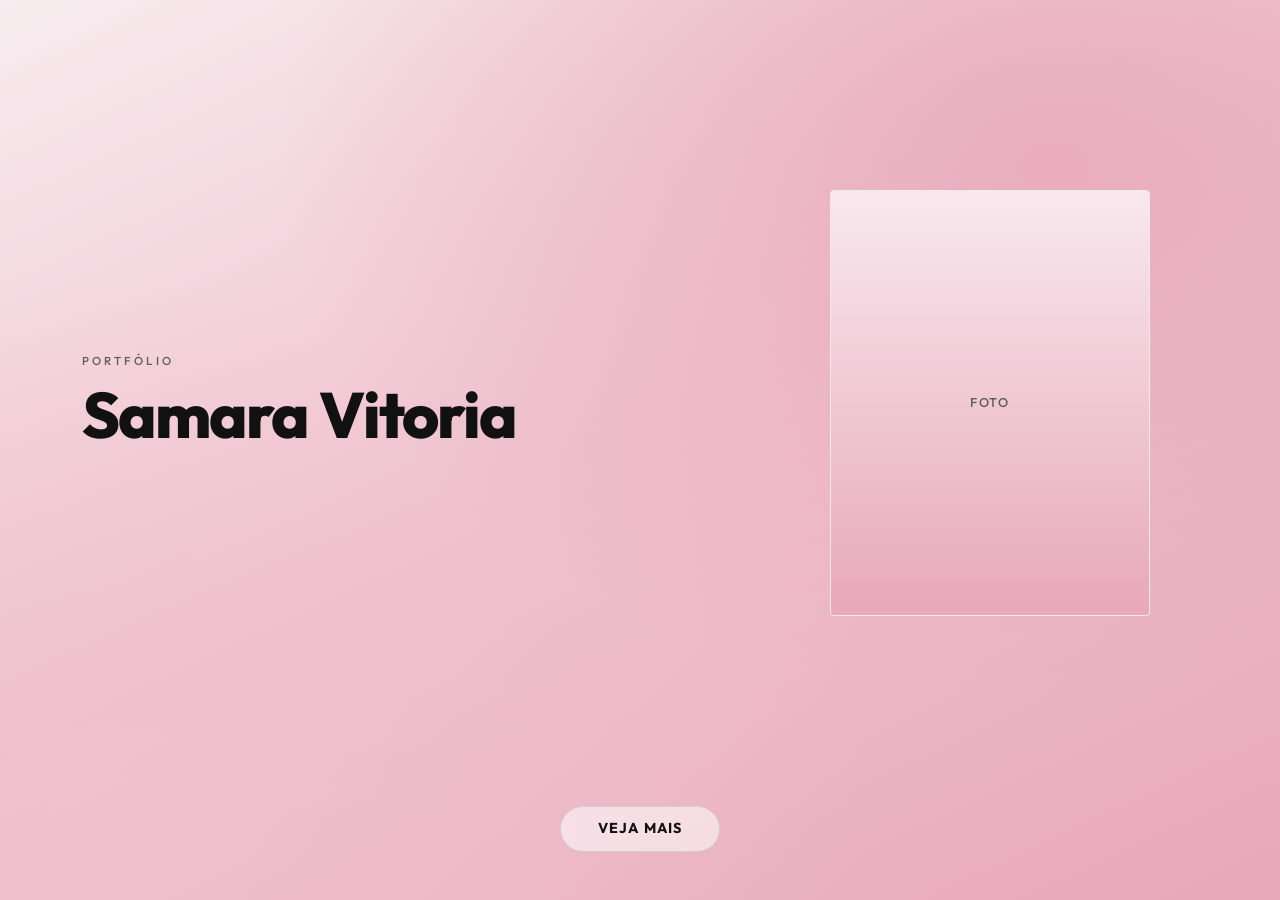
==== index.html @ 03d39803 "Primeiro commit" ====
<!DOCTYPE html>
<html lang="pt-BR">
<head>
  <meta charset="UTF-8">
  <meta name="viewport" content="width=device-width, initial-scale=1.0">
  <title>Samara Vitória</title>
  <link href="https://cdn.jsdelivr.net/npm/bootstrap@5.3.3/dist/css/bootstrap.min.css" rel="stylesheet">
  <link rel="preconnect" href="https://fonts.googleapis.com">
  <link rel="preconnect" href="https://fonts.gstatic.com" crossorigin>
  <link href="https://fonts.googleapis.com/css2?family=Outfit:wght@400;500;600;700;800&display=swap" rel="stylesheet">
  <link rel="stylesheet" href="css/capa.css">
</head>
<body>
  <section class="capa min-vh-100 d-flex flex-column">
    <div class="container flex-grow-1 d-flex align-items-center">
      <div class="row w-100 align-items-center g-5">
        <div class="col-md-6 text-center text-md-start">
          <p class="capa-label mb-2">Portfólio</p>
          <h1 class="capa-nome mb-0">Samara Vitoria</h1>
        </div>

        <div class="col-md-6 d-flex justify-content-center justify-content-md-end">
          <div class="capa-foto">
            <img src="img/foto.jpg" alt="Foto de Seu Nome" onerror="this.style.display='none'; this.nextElementSibling.style.display='flex';">
            <div class="capa-placeholder" style="display:none;">Foto</div>
          </div>
        </div>
      </div>
    </div>

    <div class="capa-acao pb-5 text-center">
      <a href="sobre.html" class="btn btn-veja-mais">Veja mais</a>
    </div>
  </section>

  <script src="https://cdn.jsdelivr.net/npm/bootstrap@5.3.3/dist/js/bootstrap.bundle.min.js"></script>
</body>
</html>
---- css/capa.css ----
:root {
  --branco: #fafafa;
  --cinza-claro: #e8e8e8;
  --cinza: #5c5c5c;
  --preto: #111111;
  --rosa: #e7a8ba;
  --rosa-fundo: #f0c2d0;
}

* {
  box-sizing: border-box;
}

body {
  margin: 0;
  font-family: "Outfit", system-ui, sans-serif;
  font-weight: 500;
  color: var(--preto);
  background: var(--branco);
}

.capa {
  background:
    radial-gradient(ellipse at 82% 18%, rgba(231, 168, 186, 0.85), transparent 52%),
    radial-gradient(ellipse at 8% 90%, rgba(240, 194, 208, 0.7), transparent 46%),
    linear-gradient(155deg, #f7ecef 0%, #f0c2d0 48%, #e7a8ba 100%);
}

.capa-label {
  letter-spacing: 0.28em;
  text-transform: uppercase;
  font-size: 0.72rem;
  color: var(--cinza);
}

.capa-nome {
  font-weight: 800;
  font-size: clamp(2.4rem, 5vw, 4.2rem);
  letter-spacing: -0.03em;
  color: var(--preto);
}

.capa-foto {
  width: min(320px, 78vw);
  aspect-ratio: 3 / 4;
  overflow: hidden;
  border-radius: 4px;
  background: linear-gradient(180deg, #f8e8ee 0%, var(--rosa) 100%);
  border: 1px solid #ececec;
}

.capa-foto img {
  width: 100%;
  height: 100%;
  object-fit: cover;
  filter: grayscale(12%);
}

.capa-placeholder {
  width: 100%;
  height: 100%;
  display: flex;
  align-items: center;
  justify-content: center;
  color: var(--cinza);
  font-size: 0.8rem;
  letter-spacing: 0.12em;
  text-transform: uppercase;
}

.btn-veja-mais {
  min-width: 160px;
  padding: 0.7rem 1.8rem;
  border: 1px solid #cfcfcf;
  border-radius: 999px;
  background: rgba(255, 255, 255, 0.55);
  color: var(--preto);
  font-size: 0.9rem;
  letter-spacing: 0.08em;
  text-transform: uppercase;
  font-weight: 700;
}

.btn-veja-mais:hover {
  background: var(--rosa);
  border-color: #e6c5ce;
  color: var(--preto);
}

html {
  scroll-behavior: smooth;
}

.page-sobre {
  background:
    radial-gradient(ellipse at 88% 8%, rgba(231, 168, 186, 0.55), transparent 40%),
    radial-gradient(ellipse at 0% 55%, rgba(240, 194, 208, 0.5), transparent 45%),
    linear-gradient(180deg, #f6e6eb 0%, #f0c2d0 42%, #e9b1c2 100%);
}

.nav-portfolio {
  position: sticky;
  top: 0;
  z-index: 20;
  backdrop-filter: blur(14px);
  background: rgba(255, 255, 255, 0.72);
  border-bottom: 1px solid rgba(0, 0, 0, 0.06);
}

.nav-portfolio .nav-link {
  color: var(--cinza);
  font-size: 0.78rem;
  letter-spacing: 0.14em;
  text-transform: uppercase;
  padding: 0.4rem 0.7rem;
}

.nav-portfolio .nav-link:hover,
.nav-portfolio .nav-link.active {
  color: var(--preto);
}

.secao {
  padding: 6.5rem 0;
  scroll-margin-top: 5.2rem;
}

.secao-kicker {
  letter-spacing: 0.28em;
  text-transform: uppercase;
  font-size: 0.7rem;
  color: var(--cinza);
  margin-bottom: 0.85rem;
}

.secao-titulo {
  font-weight: 800;
  font-size: clamp(2rem, 4vw, 3.1rem);
  letter-spacing: -0.03em;
  margin-bottom: 1.5rem;
}

.texto-suave {
  color: var(--cinza);
  line-height: 1.8;
  font-size: 1.02rem;
}

.linha-rosa {
  width: 48px;
  height: 3px;
  background: var(--rosa);
  margin: 1.4rem 0 2rem;
}

.card-projeto {
  height: 100%;
  border: 1px solid #ececec;
  border-radius: 10px;
  background: rgba(255, 255, 255, 0.78);
  padding: 1.6rem;
  transition: transform 0.25s ease, box-shadow 0.25s ease, border-color 0.25s ease;
}

.card-projeto:hover {
  transform: translateY(-4px);
  box-shadow: 0 18px 40px rgba(26, 26, 26, 0.06);
  border-color: #e6c5ce;
}

.card-projeto h3 {
  font-weight: 700;
  font-size: 1.2rem;
}

.tag {
  display: inline-block;
  font-size: 0.68rem;
  letter-spacing: 0.08em;
  text-transform: uppercase;
  color: var(--cinza);
  border: 1px solid #e4e4e4;
  border-radius: 999px;
  padding: 0.22rem 0.65rem;
  margin: 0.15rem 0.2rem 0.15rem 0;
}

.lang-item {
  margin-bottom: 1.35rem;
}

.lang-item .d-flex {
  font-size: 0.92rem;
}

.barra {
  height: 3px;
  background: #ececec;
  border-radius: 99px;
  overflow: hidden;
  margin-top: 0.45rem;
}

.barra span {
  display: block;
  height: 100%;
  background: linear-gradient(90deg, #d98aa3, var(--rosa));
}

.contato-box {
  border: 1px solid #ececec;
  border-radius: 12px;
  background: rgba(255, 255, 255, 0.8);
  padding: 2rem;
}

.form-control,
.form-control:focus {
  border: none;
  border-bottom: 1px solid #d8d8d8;
  border-radius: 0;
  background: transparent;
  box-shadow: none;
  padding-left: 0;
}

.form-control:focus {
  border-bottom-color: #e6c5ce;
}

.rodape {
  border-top: 1px solid rgba(0, 0, 0, 0.06);
  color: var(--cinza);
  font-size: 0.8rem;
  letter-spacing: 0.08em;
}

@media (max-width: 767.98px) {
  .capa {
    padding-top: 3rem;
  }

  .capa-foto {
    aspect-ratio: 1 / 1;
    width: min(240px, 70vw);
  }

  .secao {
    padding: 4.2rem 0;
  }
}
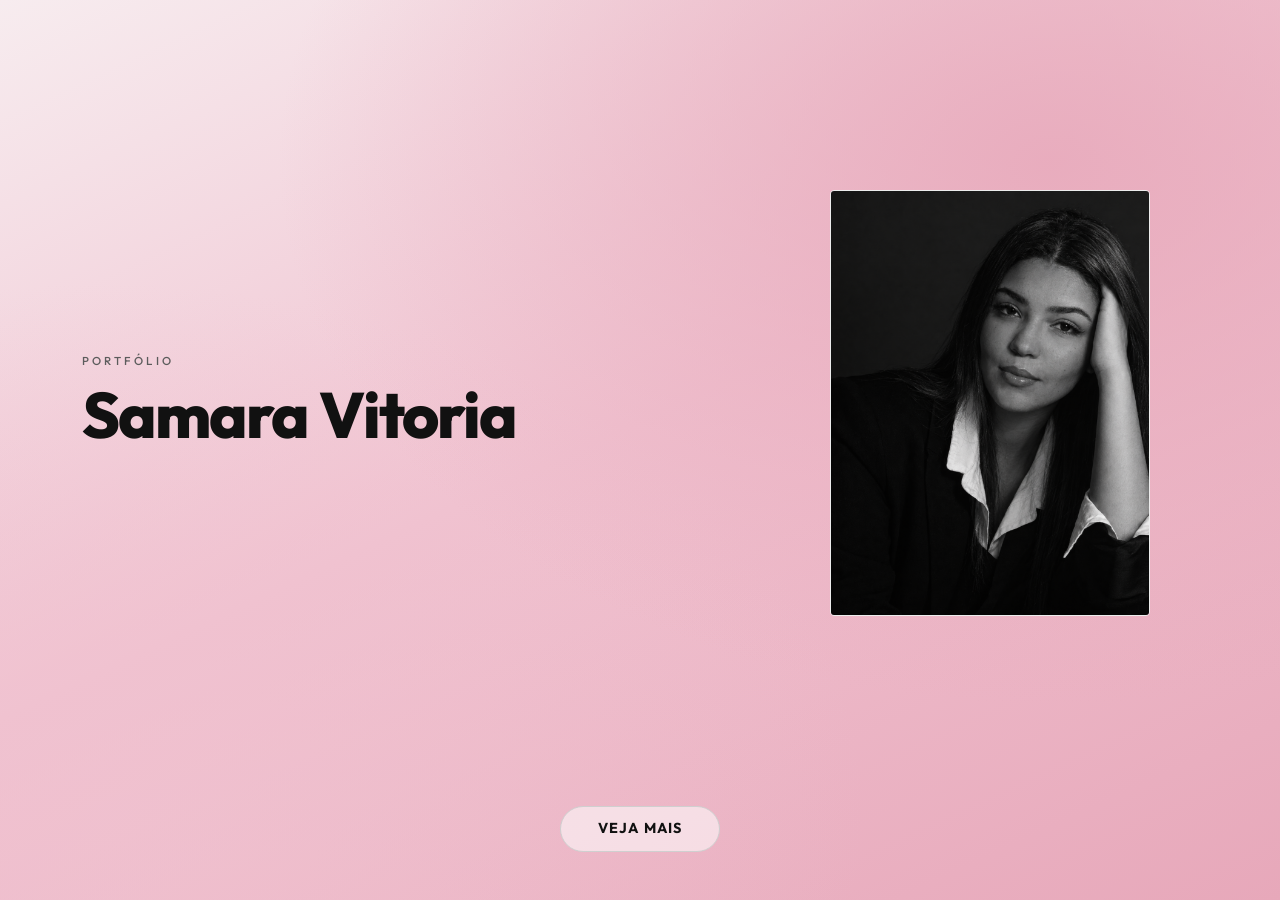
==== commit acc03a09: "Melhoria" ====
--- a/index.html
+++ b/index.html
@@ -21,7 +21,7 @@
 
         <div class="col-md-6 d-flex justify-content-center justify-content-md-end">
           <div class="capa-foto">
-            <img src="img/foto.jpg" alt="Foto de Seu Nome" onerror="this.style.display='none'; this.nextElementSibling.style.display='flex';">
+            <img src="imagens/ChatGPT Image 24 de set. de 2026, 19_05_16.png" alt="Foto de Seu Nome" onerror="this.style.display='none'; this.nextElementSibling.style.display='flex';">
             <div class="capa-placeholder" style="display:none;">Foto</div>
           </div>
         </div>
--- a/css/capa.css
+++ b/css/capa.css
@@ -11,6 +11,10 @@
   box-sizing: border-box;
 }
 
+html {
+  scroll-behavior: smooth;
+}
+
 body {
   margin: 0;
   font-family: "Outfit", system-ui, sans-serif;
@@ -19,11 +23,30 @@
   background: var(--branco);
 }
 
+
+
+/* =========================
+   ESTILOS ORIGINAIS DA CAPA
+========================= */
+
 .capa {
   background:
-    radial-gradient(ellipse at 82% 18%, rgba(231, 168, 186, 0.85), transparent 52%),
-    radial-gradient(ellipse at 8% 90%, rgba(240, 194, 208, 0.7), transparent 46%),
-    linear-gradient(155deg, #f7ecef 0%, #f0c2d0 48%, #e7a8ba 100%);
+    radial-gradient(
+      ellipse at 82% 18%,
+      rgba(231, 168, 186, 0.85),
+      transparent 52%
+    ),
+    radial-gradient(
+      ellipse at 8% 90%,
+      rgba(240, 194, 208, 0.7),
+      transparent 46%
+    ),
+    linear-gradient(
+      155deg,
+      #f7ecef 0%,
+      #f0c2d0 48%,
+      #e7a8ba 100%
+    );
 }
 
 .capa-label {
@@ -45,7 +68,11 @@
   aspect-ratio: 3 / 4;
   overflow: hidden;
   border-radius: 4px;
-  background: linear-gradient(180deg, #f8e8ee 0%, var(--rosa) 100%);
+  background: linear-gradient(
+    180deg,
+    #f8e8ee 0%,
+    var(--rosa) 100%
+  );
   border: 1px solid #ececec;
 }
 
@@ -68,35 +95,34 @@
   text-transform: uppercase;
 }
 
-.btn-veja-mais {
-  min-width: 160px;
-  padding: 0.7rem 1.8rem;
-  border: 1px solid #cfcfcf;
-  border-radius: 999px;
-  background: rgba(255, 255, 255, 0.55);
-  color: var(--preto);
-  font-size: 0.9rem;
-  letter-spacing: 0.08em;
-  text-transform: uppercase;
-  font-weight: 700;
-}
-
-.btn-veja-mais:hover {
-  background: var(--rosa);
-  border-color: #e6c5ce;
-  color: var(--preto);
-}
-
-html {
-  scroll-behavior: smooth;
-}
+/* =========================
+   PÁGINA
+========================= */
 
 .page-sobre {
   background:
-    radial-gradient(ellipse at 88% 8%, rgba(231, 168, 186, 0.55), transparent 40%),
-    radial-gradient(ellipse at 0% 55%, rgba(240, 194, 208, 0.5), transparent 45%),
-    linear-gradient(180deg, #f6e6eb 0%, #f0c2d0 42%, #e9b1c2 100%);
-}
+    radial-gradient(
+      ellipse at 88% 8%,
+      rgba(231, 168, 186, 0.55),
+      transparent 40%
+    ),
+    radial-gradient(
+      ellipse at 0% 55%,
+      rgba(240, 194, 208, 0.5),
+      transparent 45%
+    ),
+    linear-gradient(
+      180deg,
+      #f6e6eb 0%,
+      #f0c2d0 42%,
+      #e9b1c2 100%
+    );
+}
+
+
+/* =========================
+   NAVEGAÇÃO
+========================= */
 
 .nav-portfolio {
   position: sticky;
@@ -113,12 +139,18 @@
   letter-spacing: 0.14em;
   text-transform: uppercase;
   padding: 0.4rem 0.7rem;
+  transition: color 0.2s ease;
 }
 
 .nav-portfolio .nav-link:hover,
 .nav-portfolio .nav-link.active {
   color: var(--preto);
 }
+
+
+/* =========================
+   SEÇÕES
+========================= */
 
 .secao {
   padding: 6.5rem 0;
@@ -153,37 +185,241 @@
   margin: 1.4rem 0 2rem;
 }
 
+
+
+/* =========================
+   LINHA DO TEMPO HORIZONTAL
+========================= */
+
+.robotica-intro {
+  max-width: 760px;
+  margin-bottom: 3rem;
+}
+
+.timeline {
+  position: relative;
+  width: 100%;
+  display: flex;
+  flex-wrap: nowrap;
+  justify-content: space-between;
+  align-items: flex-start;
+  padding: 65px 5px 30px;
+  overflow: visible;
+}
+
+/* Linha horizontal */
+.timeline::before {
+  content: "";
+  position: absolute;
+  left: 5px;
+  right: 5px;
+  top: 65px;
+  height: 1px;
+  background: rgba(17, 17, 17, 0.16);
+}
+
+/* Cada momento */
+.timeline-item {
+  position: relative;
+  flex: 1 1 0;
+  width: auto;
+  min-width: 0;
+  max-width: 190px;
+  min-height: 345px;
+  margin: 0 8px;
+  padding-top: 0;
+}
+
+/* Ponto */
+.timeline-ponto {
+  position: absolute;
+  top: -6px;
+  left: 50%;
+  width: 14px;
+  height: 14px;
+  border-radius: 50%;
+  background: var(--rosa);
+  border: 3px solid rgba(255, 255, 255, 0.9);
+  box-shadow: 0 0 0 1px rgba(17, 17, 17, 0.08);
+  transform: translateX(-50%);
+  z-index: 3;
+  transition: transform 0.25s ease, box-shadow 0.25s ease;
+}
+
+/* Data */
+.timeline-data {
+  position: absolute;
+  top: -47px;
+  left: 50%;
+  transform: translateX(-50%);
+  width: max-content;
+  font-size: 0.68rem;
+  font-weight: 700;
+  letter-spacing: 0.18em;
+  text-transform: uppercase;
+  color: var(--cinza);
+  transition: color 0.25s ease, transform 0.25s ease;
+}
+
+/* Conteúdo */
+.timeline-conteudo {
+  display: flex;
+  flex-direction: column;
+  align-items: center;
+  gap: 1rem;
+  padding-top: 30px;
+}
+
+/* Texto */
+.timeline-texto {
+  width: 100%;
+  text-align: center;
+  padding: 0;
+}
+
+.timeline-texto h3 {
+  font-size: 0.98rem;
+  font-weight: 700;
+  line-height: 1.3;
+  margin: 0.5rem 0 0.6rem;
+  letter-spacing: -0.02em;
+}
+
+.timeline-texto p {
+  color: var(--cinza);
+  line-height: 1.55;
+  font-size: 0.76rem;
+  margin: 0 auto;
+  max-width: 185px;
+}
+
+/* Número */
+.timeline-numero {
+  display: inline-block;
+  font-size: 0.58rem;
+  letter-spacing: 0.15em;
+  color: var(--cinza);
+}
+
+/* Foto */
+.timeline-foto {
+  width: 170px;
+  height: 115px;
+  overflow: hidden;
+  border-radius: 7px;
+  background: linear-gradient(
+    180deg,
+    #f8e8ee 0%,
+    var(--rosa) 100%
+  );
+  border: 1px solid rgba(255, 255, 255, 0.85);
+  box-shadow: 0 10px 25px rgba(26, 26, 26, 0.06);
+  opacity: 0;
+  transform: translateY(10px) scale(0.97);
+  transition:
+    opacity 0.3s ease,
+    transform 0.3s ease;
+}
+
+/* Imagem */
+.timeline-foto img {
+  width: 100%;
+  height: 100%;
+  object-fit: cover;
+  display: block;
+  filter: grayscale(12%);
+  transition: transform 0.4s ease, filter 0.4s ease;
+}
+
+/* =========================
+   HOVER
+========================= */
+
+.timeline-item:hover .timeline-foto {
+  opacity: 1;
+  transform: translateY(0) scale(1);
+}
+
+.timeline-item:hover .timeline-foto img {
+  transform: scale(1.05);
+  filter: grayscale(0%);
+}
+
+.timeline-item:hover .timeline-data {
+  color: var(--preto);
+  transform: translateX(-50%) translateY(-3px);
+}
+
+.timeline-item:hover .timeline-ponto {
+  transform: translateX(-50%) scale(1.3);
+  box-shadow: 0 0 0 5px rgba(231, 168, 186, 0.18);
+}
+
+/* =========================
+   PROJETOS
+========================= */
+
 .card-projeto {
   height: 100%;
+
   border: 1px solid #ececec;
+
   border-radius: 10px;
+
   background: rgba(255, 255, 255, 0.78);
+
   padding: 1.6rem;
-  transition: transform 0.25s ease, box-shadow 0.25s ease, border-color 0.25s ease;
+
+  transition:
+    transform 0.25s ease,
+    box-shadow 0.25s ease,
+    border-color 0.25s ease;
 }
 
 .card-projeto:hover {
   transform: translateY(-4px);
-  box-shadow: 0 18px 40px rgba(26, 26, 26, 0.06);
+
+  box-shadow:
+    0 18px 40px rgba(26, 26, 26, 0.06);
+
   border-color: #e6c5ce;
 }
 
 .card-projeto h3 {
   font-weight: 700;
+
   font-size: 1.2rem;
 }
+
+
+/* =========================
+   TAGS
+========================= */
 
 .tag {
   display: inline-block;
+
   font-size: 0.68rem;
+
   letter-spacing: 0.08em;
+
   text-transform: uppercase;
-  color: var(--cinza);
+
+  color: var(--cinza);
+
   border: 1px solid #e4e4e4;
+
   border-radius: 999px;
+
   padding: 0.22rem 0.65rem;
+
   margin: 0.15rem 0.2rem 0.15rem 0;
 }
+
+
+/* =========================
+   LINGUAGENS
+========================= */
 
 .lang-item {
   margin-bottom: 1.35rem;
@@ -195,32 +431,56 @@
 
 .barra {
   height: 3px;
+
   background: #ececec;
+
   border-radius: 99px;
+
   overflow: hidden;
+
   margin-top: 0.45rem;
 }
 
 .barra span {
   display: block;
+
   height: 100%;
-  background: linear-gradient(90deg, #d98aa3, var(--rosa));
-}
+
+  background:
+    linear-gradient(
+      90deg,
+      #d98aa3,
+      var(--rosa)
+    );
+}
+
+
+/* =========================
+   CONTATO
+========================= */
 
 .contato-box {
   border: 1px solid #ececec;
+
   border-radius: 12px;
+
   background: rgba(255, 255, 255, 0.8);
+
   padding: 2rem;
 }
 
 .form-control,
 .form-control:focus {
   border: none;
+
   border-bottom: 1px solid #d8d8d8;
+
   border-radius: 0;
+
   background: transparent;
+
   box-shadow: none;
+
   padding-left: 0;
 }
 
@@ -228,12 +488,62 @@
   border-bottom-color: #e6c5ce;
 }
 
+
+/* =========================
+   BOTÃO
+========================= */
+
+.btn-veja-mais {
+  min-width: 160px;
+
+  padding: 0.7rem 1.8rem;
+
+  border: 1px solid #cfcfcf;
+
+  border-radius: 999px;
+
+  background: rgba(255, 255, 255, 0.55);
+
+  color: var(--preto);
+
+  font-size: 0.9rem;
+
+  letter-spacing: 0.08em;
+
+  text-transform: uppercase;
+
+  font-weight: 700;
+}
+
+.btn-veja-mais:hover {
+  background: var(--rosa);
+
+  border-color: #e6c5ce;
+
+  color: var(--preto);
+}
+
+
+/* =========================
+   RODAPÉ
+========================= */
+
 .rodape {
   border-top: 1px solid rgba(0, 0, 0, 0.06);
-  color: var(--cinza);
+
+  color: var(--cinza);
+
   font-size: 0.8rem;
+
   letter-spacing: 0.08em;
 }
+
+
+
+
+/* =========================
+   RESPONSIVO ORIGINAL DA CAPA
+========================= */
 
 @media (max-width: 767.98px) {
   .capa {
@@ -244,8 +554,134 @@
     aspect-ratio: 1 / 1;
     width: min(240px, 70vw);
   }
-
+}
+
+/* =========================
+   RESPONSIVO
+========================= */
+
+@media (max-width: 767.98px) {
   .secao {
     padding: 4.2rem 0;
   }
-}
+
+  .robotica-intro {
+    margin-bottom: 2.5rem;
+  }
+
+  .timeline {
+    justify-content: flex-start;
+    overflow-x: auto;
+    overflow-y: visible;
+    padding: 65px 5px 30px;
+    -webkit-overflow-scrolling: touch;
+    scrollbar-width: thin;
+  }
+
+  .timeline-item {
+    flex: 0 0 190px;
+    max-width: 190px;
+    min-height: 350px;
+  }
+
+  .timeline-foto {
+    width: 170px;
+    height: 115px;
+    opacity: 1;
+    transform: none;
+  }
+
+  .timeline-item:hover .timeline-foto {
+    transform: none;
+  }
+
+  .timeline-texto h3 {
+    font-size: 0.98rem;
+  }
+
+  .timeline-texto p {
+    font-size: 0.76rem;
+  }
+
+  .nav-portfolio .nav-link {
+    font-size: 0.68rem;
+    padding: 0.3rem 0.45rem;
+  }
+}
+/* =========================
+   TECNOLOGIA + CX
+========================= */
+
+.secao-cx {
+  padding-top: 5rem;
+  padding-bottom: 6.5rem;
+}
+
+.secao-cx .secao-titulo {
+  max-width: 500px;
+}
+
+.secao-cx .texto-suave {
+  max-width: 520px;
+  margin-bottom: 1.2rem;
+}
+
+/* Tags */
+.cx-tags {
+  margin-top: 1.8rem;
+}
+
+/* Foto grande */
+.cx-foto {
+  width: 100%;
+  height: 560px;
+  overflow: hidden;
+  border-radius: 8px;
+  background:
+    linear-gradient(
+      180deg,
+      #f8e8ee 0%,
+      var(--rosa) 100%
+    );
+  border: 1px solid rgba(255, 255, 255, 0.8);
+  box-shadow:
+    0 20px 50px rgba(26, 26, 26, 0.08);
+}
+
+.cx-foto img {
+  width: 100%;
+  height: 100%;
+  object-fit: cover;
+  display: block;
+  filter: grayscale(8%);
+  transition:
+    transform 0.5s ease,
+    filter 0.5s ease;
+}
+
+.cx-foto:hover img {
+  transform: scale(1.03);
+  filter: grayscale(0%);
+}
+
+
+/* =========================
+   RESPONSIVO
+========================= */
+
+@media (max-width: 991.98px) {
+  .cx-foto {
+    height: 480px;
+  }
+}
+
+@media (max-width: 767.98px) {
+  .secao-cx {
+    padding-top: 4.2rem;
+    padding-bottom: 4.2rem;
+  }
+
+  .cx-foto {
+    height: 380px;
+  }
+}
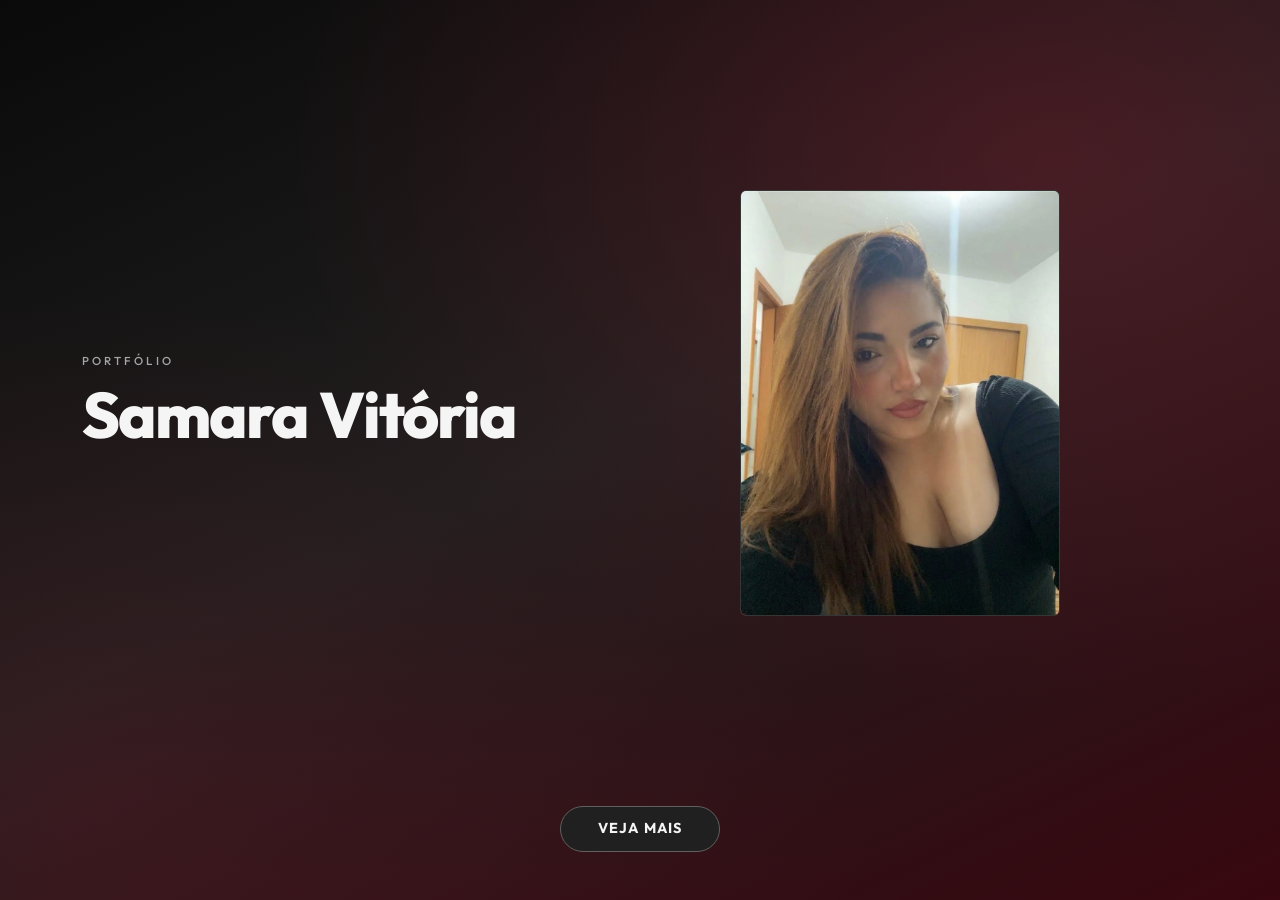
==== commit a1eb6123: "Melhorias" ====
--- a/index.html
+++ b/index.html
@@ -16,12 +16,12 @@
       <div class="row w-100 align-items-center g-5">
         <div class="col-md-6 text-center text-md-start">
           <p class="capa-label mb-2">Portfólio</p>
-          <h1 class="capa-nome mb-0">Samara Vitoria</h1>
+          <h1 class="capa-nome mb-0">Samara Vitória</h1>
         </div>
 
         <div class="col-md-6 d-flex justify-content-center justify-content-md-end">
           <div class="capa-foto">
-            <img src="imagens/ChatGPT Image 24 de set. de 2026, 19_05_16.png" alt="Foto de Seu Nome" onerror="this.style.display='none'; this.nextElementSibling.style.display='flex';">
+            <img src="imagens/WhatsApp Image 2026-09-28 at 19.39.31.jpeg" alt="Fotoe" onerror="this.style.display='none'; this.nextElementSibling.style.display='flex';">
             <div class="capa-placeholder" style="display:none;">Foto</div>
           </div>
         </div>
--- a/css/capa.css
+++ b/css/capa.css
@@ -1,10 +1,16 @@
 :root {
-  --branco: #fafafa;
-  --cinza-claro: #e8e8e8;
-  --cinza: #5c5c5c;
-  --preto: #111111;
-  --rosa: #e7a8ba;
-  --rosa-fundo: #f0c2d0;
+  --branco: #F5F5F5;
+  --cinza-claro: #A6A6A6;
+  --cinza: #747474;
+  --preto: #080808;
+  --vinho-escuro: #38070F;
+  --vinho: #5E0B19;
+  --vinho-medio: #510A15;
+  --vermelho: #DE1A3A;
+  --vermelho-escuro: #9E1329;
+  --cinza-escuro: #1A1A1A;
+  --grafite: #2B2B2B;
+  --fundo-vinho: #241015;
 }
 
 * {
@@ -19,8 +25,8 @@
   margin: 0;
   font-family: "Outfit", system-ui, sans-serif;
   font-weight: 500;
-  color: var(--preto);
-  background: var(--branco);
+  color: var(--branco);
+  background: var(--preto);
 }
 
 
@@ -33,19 +39,19 @@
   background:
     radial-gradient(
       ellipse at 82% 18%,
-      rgba(231, 168, 186, 0.85),
+      rgba(222, 26, 58, 0.22),
       transparent 52%
     ),
     radial-gradient(
       ellipse at 8% 90%,
-      rgba(240, 194, 208, 0.7),
+      rgba(158, 19, 41, 0.18),
       transparent 46%
     ),
     linear-gradient(
       155deg,
-      #f7ecef 0%,
-      #f0c2d0 48%,
-      #e7a8ba 100%
+      #0A0A0A 0%,
+      #1F1F1F 48%,
+      #38070F 100%
     );
 }
 
@@ -53,27 +59,37 @@
   letter-spacing: 0.28em;
   text-transform: uppercase;
   font-size: 0.72rem;
-  color: var(--cinza);
+  color: var(--cinza-claro);
 }
 
 .capa-nome {
   font-weight: 800;
   font-size: clamp(2.4rem, 5vw, 4.2rem);
   letter-spacing: -0.03em;
-  color: var(--preto);
+  color: var(--branco);
 }
 
 .capa-foto {
   width: min(320px, 78vw);
   aspect-ratio: 3 / 4;
   overflow: hidden;
-  border-radius: 4px;
+  border-radius: 6px;
   background: linear-gradient(
     180deg,
-    #f8e8ee 0%,
-    var(--rosa) 100%
+    #2B2B2B 0%,
+    var(--vermelho) 100%
   );
-  border: 1px solid #ececec;
+  border: 1px solid #353535;
+
+  /* Move a foto mais para a esquerda no desktop */
+  position: relative;
+  left: -90px;
+
+  /* Animação de entrada + movimento suave */
+  opacity: 0;
+  animation:
+    fotoEntrada 1s cubic-bezier(.22, .61, .36, 1) forwards,
+    fotoFlutua 4s ease-in-out 1s infinite;
 }
 
 .capa-foto img {
@@ -81,6 +97,43 @@
   height: 100%;
   object-fit: cover;
   filter: grayscale(12%);
+  transition:
+    transform .6s cubic-bezier(.22, .61, .36, 1),
+    filter .6s ease;
+}
+
+.capa-foto:hover {
+  border-color: var(--vermelho);
+  box-shadow:
+    0 0 0 1px rgba(222, 26, 58, .35),
+    0 20px 55px rgba(0, 0, 0, .55);
+}
+
+.capa-foto:hover img {
+  transform: scale(1.045);
+  filter: grayscale(0%);
+}
+
+@keyframes fotoEntrada {
+  from {
+    opacity: 0;
+    transform: translateX(55px) translateY(18px) scale(.94);
+  }
+
+  to {
+    opacity: 1;
+    transform: translateX(0) translateY(0) scale(1);
+  }
+}
+
+@keyframes fotoFlutua {
+  0%, 100% {
+    transform: translateY(0);
+  }
+
+  50% {
+    transform: translateY(-9px);
+  }
 }
 
 .capa-placeholder {
@@ -89,7 +142,7 @@
   display: flex;
   align-items: center;
   justify-content: center;
-  color: var(--cinza);
+  color: var(--cinza-claro);
   font-size: 0.8rem;
   letter-spacing: 0.12em;
   text-transform: uppercase;
@@ -103,19 +156,19 @@
   background:
     radial-gradient(
       ellipse at 88% 8%,
-      rgba(231, 168, 186, 0.55),
+      rgba(222, 26, 58, 0.16),
       transparent 40%
     ),
     radial-gradient(
       ellipse at 0% 55%,
-      rgba(240, 194, 208, 0.5),
+      rgba(94, 11, 25, 0.12),
       transparent 45%
     ),
     linear-gradient(
       180deg,
-      #f6e6eb 0%,
-      #f0c2d0 42%,
-      #e9b1c2 100%
+      #0A0A0A 0%,
+      #1A1A1A 42%,
+      #510A15 100%
     );
 }
 
@@ -129,12 +182,12 @@
   top: 0;
   z-index: 20;
   backdrop-filter: blur(14px);
-  background: rgba(255, 255, 255, 0.72);
-  border-bottom: 1px solid rgba(0, 0, 0, 0.06);
+  background: rgba(8, 8, 8, 0.86);
+  border-bottom: 1px solid rgba(255, 255, 255, 0.10);
 }
 
 .nav-portfolio .nav-link {
-  color: var(--cinza);
+  color: var(--cinza-claro);
   font-size: 0.78rem;
   letter-spacing: 0.14em;
   text-transform: uppercase;
@@ -144,7 +197,7 @@
 
 .nav-portfolio .nav-link:hover,
 .nav-portfolio .nav-link.active {
-  color: var(--preto);
+  color: var(--vermelho);
 }
 
 
@@ -161,7 +214,7 @@
   letter-spacing: 0.28em;
   text-transform: uppercase;
   font-size: 0.7rem;
-  color: var(--cinza);
+  color: var(--cinza-claro);
   margin-bottom: 0.85rem;
 }
 
@@ -173,7 +226,7 @@
 }
 
 .texto-suave {
-  color: var(--cinza);
+  color: var(--cinza-claro);
   line-height: 1.8;
   font-size: 1.02rem;
 }
@@ -181,7 +234,7 @@
 .linha-rosa {
   width: 48px;
   height: 3px;
-  background: var(--rosa);
+  background: var(--vermelho);
   margin: 1.4rem 0 2rem;
 }
 
@@ -215,7 +268,7 @@
   right: 5px;
   top: 65px;
   height: 1px;
-  background: rgba(17, 17, 17, 0.16);
+  background: rgba(255, 255, 255, 0.18);
 }
 
 /* Cada momento */
@@ -238,8 +291,8 @@
   width: 14px;
   height: 14px;
   border-radius: 50%;
-  background: var(--rosa);
-  border: 3px solid rgba(255, 255, 255, 0.9);
+  background: var(--vermelho);
+  border: 3px solid #0A0A0A;
   box-shadow: 0 0 0 1px rgba(17, 17, 17, 0.08);
   transform: translateX(-50%);
   z-index: 3;
@@ -257,7 +310,7 @@
   font-weight: 700;
   letter-spacing: 0.18em;
   text-transform: uppercase;
-  color: var(--cinza);
+  color: var(--cinza-claro);
   transition: color 0.25s ease, transform 0.25s ease;
 }
 
@@ -286,7 +339,7 @@
 }
 
 .timeline-texto p {
-  color: var(--cinza);
+  color: var(--cinza-claro);
   line-height: 1.55;
   font-size: 0.76rem;
   margin: 0 auto;
@@ -298,7 +351,7 @@
   display: inline-block;
   font-size: 0.58rem;
   letter-spacing: 0.15em;
-  color: var(--cinza);
+  color: var(--cinza-claro);
 }
 
 /* Foto */
@@ -309,11 +362,11 @@
   border-radius: 7px;
   background: linear-gradient(
     180deg,
-    #f8e8ee 0%,
-    var(--rosa) 100%
+    #2B2B2B 0%,
+    var(--vermelho) 100%
   );
-  border: 1px solid rgba(255, 255, 255, 0.85);
-  box-shadow: 0 10px 25px rgba(26, 26, 26, 0.06);
+  border: 1px solid rgba(255, 255, 255, 0.9);
+  box-shadow: 0 10px 25px rgba(0, 0, 0, 0.45);
   opacity: 0;
   transform: translateY(10px) scale(0.97);
   transition:
@@ -346,49 +399,149 @@
 }
 
 .timeline-item:hover .timeline-data {
-  color: var(--preto);
+  color: var(--branco);
   transform: translateX(-50%) translateY(-3px);
 }
 
 .timeline-item:hover .timeline-ponto {
   transform: translateX(-50%) scale(1.3);
-  box-shadow: 0 0 0 5px rgba(231, 168, 186, 0.18);
+  box-shadow: 0 0 0 5px rgba(222, 26, 58, 0.22);
 }
 
 /* =========================
    PROJETOS
 ========================= */
 
+/* =========================
+   CARDS DOS PROJETOS
+   Efeito glass + blob animado
+========================= */
+
 .card-projeto {
+  position: relative;
+  isolation: isolate;
   height: 100%;
-
-  border: 1px solid #ececec;
+  min-height: 250px;
+  overflow: hidden;
+
+  border: 1px solid #353535;
+  border-radius: 14px;
+
+  background: #0B0B0B;
+
+  padding: 1.6rem;
+
+  display: flex;
+  flex-direction: column;
+
+  transition:
+    transform 0.35s ease,
+    box-shadow 0.35s ease,
+    border-color 0.35s ease;
+}
+
+/* Camada de vidro */
+.card-projeto::before {
+  content: "";
+  position: absolute;
+  inset: 5px;
+  z-index: -1;
+
+  background: rgba(22, 22, 22, 0.82);
+  backdrop-filter: blur(20px);
+  -webkit-backdrop-filter: blur(20px);
 
   border-radius: 10px;
-
-  background: rgba(255, 255, 255, 0.78);
-
-  padding: 1.6rem;
-
-  transition:
-    transform 0.25s ease,
-    box-shadow 0.25s ease,
-    border-color 0.25s ease;
+  border: 1px solid rgba(255, 255, 255, 0.08);
+
+  pointer-events: none;
+}
+
+/* Blob vermelho/vinho que percorre o card */
+.card-projeto::after {
+  content: "";
+  position: absolute;
+  z-index: -2;
+
+  top: 50%;
+  left: 50%;
+
+  width: 170px;
+  height: 170px;
+
+  border-radius: 50%;
+
+  background:
+    radial-gradient(
+      circle,
+      #DE1A3A 0%,
+      #9E1329 45%,
+      #38070F 78%,
+      transparent 100%
+    );
+
+  opacity: 0.95;
+  filter: blur(14px);
+
+  animation: card-blob-bounce 5s infinite ease-in-out;
+  pointer-events: none;
+}
+
+@keyframes card-blob-bounce {
+  0% {
+    transform: translate(-100%, -100%) translate3d(0, 0, 0);
+  }
+
+  25% {
+    transform: translate(-100%, -100%) translate3d(85%, 0, 0);
+  }
+
+  50% {
+    transform: translate(-100%, -100%) translate3d(85%, 85%, 0);
+  }
+
+  75% {
+    transform: translate(-100%, -100%) translate3d(0, 85%, 0);
+  }
+
+  100% {
+    transform: translate(-100%, -100%) translate3d(0, 0, 0);
+  }
+}
+
+/* Garante que o conteúdo fique acima do efeito */
+.card-projeto > * {
+  position: relative;
+  z-index: 2;
 }
 
 .card-projeto:hover {
-  transform: translateY(-4px);
+  transform: translateY(-7px);
 
   box-shadow:
-    0 18px 40px rgba(26, 26, 26, 0.06);
-
-  border-color: #e6c5ce;
+    0 22px 50px rgba(0, 0, 0, 0.55),
+    0 0 28px rgba(222, 26, 58, 0.14);
+
+  border-color: var(--vermelho);
+}
+
+.card-projeto:hover::after {
+  animation-duration: 3s;
 }
 
 .card-projeto h3 {
   font-weight: 700;
-
   font-size: 1.2rem;
+
+  color: #FFFFFF;
+
+  text-shadow:
+    0 2px 15px rgba(0, 0, 0, 0.65);
+}
+
+.card-projeto p {
+  position: relative;
+  z-index: 2;
 }
 
 
@@ -405,9 +558,9 @@
 
   text-transform: uppercase;
 
-  color: var(--cinza);
-
-  border: 1px solid #e4e4e4;
+  color: var(--cinza-claro);
+
+  border: 1px solid #444444;
 
   border-radius: 999px;
 
@@ -432,7 +585,7 @@
 .barra {
   height: 3px;
 
-  background: #ececec;
+  background: #dfcdd1;
 
   border-radius: 99px;
 
@@ -449,8 +602,8 @@
   background:
     linear-gradient(
       90deg,
-      #d98aa3,
-      var(--rosa)
+      #38070F,
+      var(--vermelho)
     );
 }
 
@@ -460,11 +613,11 @@
 ========================= */
 
 .contato-box {
-  border: 1px solid #ececec;
+  border: 1px solid #353535;
 
   border-radius: 12px;
 
-  background: rgba(255, 255, 255, 0.8);
+  background: #151515;
 
   padding: 2rem;
 }
@@ -473,7 +626,7 @@
 .form-control:focus {
   border: none;
 
-  border-bottom: 1px solid #d8d8d8;
+  border-bottom: 1px solid #4A4A4A;
 
   border-radius: 0;
 
@@ -485,7 +638,7 @@
 }
 
 .form-control:focus {
-  border-bottom-color: #e6c5ce;
+  border-bottom-color: var(--vermelho);
 }
 
 
@@ -498,13 +651,13 @@
 
   padding: 0.7rem 1.8rem;
 
-  border: 1px solid #cfcfcf;
+  border: 1px solid #606060;
 
   border-radius: 999px;
 
-  background: rgba(255, 255, 255, 0.55);
-
-  color: var(--preto);
+  background: #202020;
+
+  color: var(--branco);
 
   font-size: 0.9rem;
 
@@ -516,11 +669,12 @@
 }
 
 .btn-veja-mais:hover {
-  background: var(--rosa);
-
-  border-color: #e6c5ce;
-
-  color: var(--preto);
+  background: var(--vermelho);
+
+
+  border-color: var(--vermelho);
+
+  color: var(--branco);
 }
 
 
@@ -529,9 +683,9 @@
 ========================= */
 
 .rodape {
-  border-top: 1px solid rgba(0, 0, 0, 0.06);
-
-  color: var(--cinza);
+  border-top: 1px solid rgba(255, 255, 255, 0.10);
+
+  color: var(--cinza-claro);
 
   font-size: 0.8rem;
 
@@ -553,6 +707,7 @@
   .capa-foto {
     aspect-ratio: 1 / 1;
     width: min(240px, 70vw);
+    left: 0;
   }
 }
 
@@ -640,12 +795,12 @@
   background:
     linear-gradient(
       180deg,
-      #f8e8ee 0%,
-      var(--rosa) 100%
+      #f3e4e7 0%,
+      var(--vermelho) 100%
     );
   border: 1px solid rgba(255, 255, 255, 0.8);
   box-shadow:
-    0 20px 50px rgba(26, 26, 26, 0.08);
+    0 20px 50px rgba(0, 0, 0, 0.50);
 }
 
 .cx-foto img {
@@ -684,4 +839,1082 @@
   .cx-foto {
     height: 380px;
   }
-}+}
+
+/* =========================
+   BOTÃO DOS PROJETOS
+   Inspirado no Uiverse
+========================= */
+
+.card-projeto .button-projeto {
+  display: flex;
+  width: fit-content;
+
+  justify-content: center;
+  align-items: center;
+
+  gap: 11px;
+
+  margin-top: auto;
+  padding: 10px 15px;
+
+  color: #FFFFFF !important;
+  background-color: #181717;
+
+  outline: 3px #181717 solid;
+  outline-offset: -3px;
+
+  border: none;
+  border-radius: 5px;
+
+  text-decoration: none;
+
+  cursor: pointer;
+
+  transition: 400ms ease;
+}
+
+.card-projeto .button-projeto .text {
+  color: #FFFFFF;
+
+  font-weight: 700;
+  font-size: 0.92rem;
+
+  transition: 400ms ease;
+}
+
+.card-projeto .button-projeto svg {
+  width: 24px;
+  height: 24px;
+
+  flex-shrink: 0;
+
+  color: #FFFFFF;
+
+  transition: 400ms ease;
+}
+
+.card-projeto .button-projeto:hover {
+  background-color: var(--vermelho);
+
+  outline-color: var(--vermelho);
+
+  transform: translateY(-2px);
+
+  box-shadow:
+    0 8px 22px rgba(222, 26, 58, 0.22);
+}
+
+.card-projeto .button-projeto:hover .text {
+  color: #FFFFFF;
+}
+
+.card-projeto .button-projeto:hover svg {
+  color: #FFFFFF;
+  transform: scale(1.08);
+}
+
+.card-projeto .button-projeto:active {
+  transform: translateY(1px);
+  box-shadow: none;
+}
+
+.card-projeto .button-projeto:focus-visible {
+  outline: 3px solid #FFFFFF;
+  outline-offset: 4px;
+}
+
+@media (max-width: 767.98px) {
+  .card-projeto .button-projeto {
+    width: 100%;
+  }
+}
+
+/* =========================
+   SOBRE — FRASE DE IMPACTO
+   Estilo tipográfico inspirado na referência
+========================= */
+
+.secao-sobre-impacto {
+  min-height: 78vh;
+  display: flex;
+  align-items: center;
+  overflow: hidden;
+}
+
+.sobre-frase-wrap {
+  position: relative;
+  width: 100%;
+  max-width: 1280px;
+  margin: 0 auto;
+  padding: 2rem 0 3rem;
+}
+
+.sobre-frase-wrap .secao-kicker {
+  margin-bottom: 1.8rem;
+  color: var(--vermelho);
+  font-weight: 800;
+}
+
+/* Frase grande */
+.sobre-frase {
+  position: relative;
+  display: block;
+  max-width: 1180px;
+  padding: 0 3.8rem;
+
+  color: #FFFFFF;
+
+  font-size: clamp(4rem, 9vw, 9rem);
+  line-height: 0.86;
+  letter-spacing: -0.075em;
+  font-weight: 800;
+}
+
+/* Texto preenchido */
+.sobre-frase-texto {
+  display: flex;
+  flex-direction: column;
+  gap: 0.02em;
+}
+
+/* Primeira linha */
+.frase-solida {
+  display: block;
+  color: #F5F5F5;
+
+  opacity: 0;
+  transform: translateY(35px);
+
+  animation: fraseEntrada 1s cubic-bezier(.22, .61, .36, 1) .15s forwards;
+}
+
+/* Segunda linha em contorno */
+.frase-contorno {
+  display: block;
+
+  color: transparent;
+  -webkit-text-stroke: 1.4px #777777;
+  text-stroke: 1.4px #777777;
+
+  opacity: 0;
+  transform: translateY(35px);
+
+  animation: fraseEntrada 1s cubic-bezier(.22, .61, .36, 1) .35s forwards;
+
+  transition:
+    color .35s ease,
+    -webkit-text-stroke-color .35s ease,
+    transform .35s ease;
+}
+
+/* Aspas grandes */
+.sobre-aspas {
+  position: absolute;
+
+  font-family: Georgia, "Times New Roman", serif;
+  font-size: clamp(5rem, 11vw, 11rem);
+  line-height: 0.5;
+
+  color: var(--vermelho);
+
+  pointer-events: none;
+  user-select: none;
+
+  opacity: 0;
+  animation: aspasEntrada .8s ease .05s forwards;
+}
+
+.sobre-aspas-abre {
+  left: 0;
+  top: -0.02em;
+}
+
+.sobre-aspas-fecha {
+  right: 1.2rem;
+  bottom: -0.02em;
+}
+
+/* Linha fina decorativa */
+.sobre-frase-wrap::after {
+  content: "";
+  display: block;
+
+  width: min(230px, 30vw);
+  height: 3px;
+
+  margin-top: 3rem;
+
+  background:
+    linear-gradient(
+      90deg,
+      var(--vermelho),
+      var(--vinho),
+      transparent
+    );
+
+  transform-origin: left;
+  transform: scaleX(0);
+
+  animation: linhaFraseEntrada .9s ease .75s forwards;
+}
+
+/* Pequeno movimento ao passar o mouse */
+.sobre-frase:hover .frase-contorno {
+  color: rgba(222, 26, 58, 0.07);
+  -webkit-text-stroke-color: var(--vermelho);
+  transform: translateX(8px);
+}
+
+@keyframes fraseEntrada {
+  from {
+    opacity: 0;
+    transform: translateY(35px);
+  }
+
+  to {
+    opacity: 1;
+    transform: translateY(0);
+  }
+}
+
+@keyframes aspasEntrada {
+  from {
+    opacity: 0;
+    transform: translateY(20px) scale(.85);
+  }
+
+  to {
+    opacity: 1;
+    transform: translateY(0) scale(1);
+  }
+}
+
+@keyframes linhaFraseEntrada {
+  to {
+    transform: scaleX(1);
+  }
+}
+
+/* Responsivo */
+@media (max-width: 991.98px) {
+  .secao-sobre-impacto {
+    min-height: 65vh;
+  }
+
+  .sobre-frase {
+    padding: 0 2.8rem;
+    font-size: clamp(3.6rem, 10vw, 6.5rem);
+  }
+
+  .sobre-aspas-abre {
+    left: 0.2rem;
+  }
+
+  .sobre-aspas-fecha {
+    right: 0;
+  }
+}
+
+@media (max-width: 767.98px) {
+  .secao-sobre-impacto {
+    min-height: 58vh;
+    align-items: center;
+  }
+
+  .sobre-frase-wrap {
+    padding: 1.5rem 0 2rem;
+  }
+
+  .sobre-frase {
+    padding: 0 2rem;
+    font-size: clamp(3rem, 14vw, 5rem);
+    line-height: 0.92;
+    letter-spacing: -0.065em;
+  }
+
+  .sobre-frase-wrap .secao-kicker {
+    margin-bottom: 1.4rem;
+  }
+
+  .frase-contorno {
+    -webkit-text-stroke-width: 1px;
+  }
+
+  .sobre-aspas {
+    font-size: clamp(4.3rem, 18vw, 7rem);
+  }
+
+  .sobre-aspas-fecha {
+    right: -0.1rem;
+  }
+
+  .sobre-frase-wrap::after {
+    margin-top: 2rem;
+    width: 150px;
+  }
+}
+
+
+/* =========================
+   SOBRE MIM — FOTO + DESCRIÇÃO
+========================= */
+
+.sobre-detalhes {
+  padding-top: 2rem;
+  padding-bottom: 6.5rem;
+}
+
+.sobre-detalhes-foto {
+  position: relative;
+
+  width: min(100%, 430px);
+  aspect-ratio: 4 / 5;
+
+  margin: 0 auto;
+
+  overflow: hidden;
+
+  border-radius: 10px;
+  border: 1px solid rgba(255, 255, 255, 0.12);
+
+  background: #111111;
+
+  box-shadow:
+    12px 12px #38070F,
+    0 25px 55px rgba(0, 0, 0, 0.48);
+
+  animation: sobreFotoEntrada 0.9s ease both;
+}
+
+.sobre-detalhes-foto-brilho {
+  position: absolute;
+  z-index: 2;
+  width: 170px;
+  height: 170px;
+
+  top: -75px;
+  right: -65px;
+
+  border-radius: 50%;
+
+  background: #DE1A3A;
+  opacity: 0.24;
+  filter: blur(30px);
+
+  pointer-events: none;
+}
+
+.sobre-detalhes-foto::after {
+  content: "";
+  position: absolute;
+  z-index: 2;
+
+  inset: 0;
+
+  background:
+    linear-gradient(
+      145deg,
+      rgba(0, 0, 0, 0.00) 40%,
+      rgba(56, 7, 15, 0.34) 100%
+    );
+
+  pointer-events: none;
+}
+
+.sobre-detalhes-foto img {
+  width: 100%;
+  height: 100%;
+
+  display: block;
+
+  object-fit: cover;
+
+  filter: grayscale(8%);
+
+  transform: scale(1.01);
+
+  transition:
+    transform 0.6s cubic-bezier(.22, .61, .36, 1),
+    filter 0.6s ease;
+}
+
+.sobre-detalhes-foto:hover img {
+  transform: scale(1.045);
+  filter: grayscale(0%);
+}
+
+.sobre-detalhes-texto {
+  max-width: 650px;
+
+  color: #A6A6A6;
+
+  font-size: 1.02rem;
+  line-height: 1.85;
+
+  margin-bottom: 1.15rem;
+}
+
+.sobre-detalhes-meta {
+  display: flex;
+  flex-wrap: wrap;
+  gap: 10px;
+
+  margin-top: 1.8rem;
+}
+
+.sobre-detalhes-meta span {
+  padding: 7px 11px;
+
+  border: 1px solid #444444;
+  border-radius: 999px;
+
+  color: #F5F5F5;
+
+  font-size: 0.65rem;
+  font-weight: 800;
+
+  letter-spacing: 0.12em;
+}
+
+.sobre-detalhes-meta span:hover {
+  border-color: #DE1A3A;
+  color: #DE1A3A;
+}
+
+@keyframes sobreFotoEntrada {
+  from {
+    opacity: 0;
+    transform: translateX(-28px);
+  }
+
+  to {
+    opacity: 1;
+    transform: translateX(0);
+  }
+}
+
+@media (max-width: 767.98px) {
+  .sobre-detalhes {
+    padding-top: 0.5rem;
+    padding-bottom: 4.5rem;
+  }
+
+  .sobre-detalhes-foto {
+    width: min(100%, 330px);
+    box-shadow:
+      7px 7px #38070F,
+      0 18px 38px rgba(0, 0, 0, 0.45);
+  }
+
+  .sobre-detalhes-texto {
+    font-size: 0.96rem;
+    line-height: 1.75;
+  }
+}
+
+
+/* =========================
+   FRASE DE TRANSIÇÃO — CX
+========================= */
+
+.transicao-cx {
+  position: relative;
+  padding: 5.5rem 0 6rem;
+  overflow: hidden;
+}
+
+.transicao-cx::before {
+  content: "";
+  position: absolute;
+  width: 260px;
+  height: 260px;
+  right: -100px;
+  top: 50%;
+
+  border-radius: 50%;
+  background: #DE1A3A;
+  opacity: 0.10;
+  filter: blur(55px);
+
+  transform: translateY(-50%);
+  pointer-events: none;
+}
+
+.transicao-cx-frase {
+  max-width: 1150px;
+  margin: 0 auto;
+
+  display: flex;
+  flex-direction: column;
+
+  font-size: clamp(3.1rem, 7.2vw, 7.5rem);
+  line-height: 0.88;
+  letter-spacing: -0.065em;
+  font-weight: 800;
+  text-transform: none;
+
+  animation: transicaoCxEntrada 0.9s cubic-bezier(.22, .61, .36, 1) both;
+}
+
+.transicao-cx-cheia {
+  color: #F5F5F5;
+  align-self: flex-start;
+  text-shadow: 0 8px 28px rgba(0, 0, 0, 0.25);
+}
+
+.transicao-cx-contorno {
+  color: transparent;
+  -webkit-text-stroke: 1.5px #747474;
+  text-stroke: 1.5px #747474;
+
+  align-self: flex-end;
+  margin-top: 0.04em;
+
+  transition:
+    color 0.35s ease,
+    -webkit-text-stroke-color 0.35s ease,
+    transform 0.35s ease;
+}
+
+.transicao-cx-frase:hover .transicao-cx-contorno {
+  color: rgba(222, 26, 58, 0.08);
+  -webkit-text-stroke-color: #DE1A3A;
+  transform: translateX(-8px);
+}
+
+@keyframes transicaoCxEntrada {
+  from {
+    opacity: 0;
+    transform: translateY(28px);
+  }
+
+  to {
+    opacity: 1;
+    transform: translateY(0);
+  }
+}
+
+@media (max-width: 767.98px) {
+  .transicao-cx {
+    padding: 3.8rem 0 4.5rem;
+  }
+
+  .transicao-cx-frase {
+    font-size: clamp(2.65rem, 14vw, 4.8rem);
+    line-height: 0.92;
+  }
+
+  .transicao-cx-cheia,
+  .transicao-cx-contorno {
+    align-self: flex-start;
+  }
+
+  .transicao-cx-contorno {
+    margin-top: 0.1em;
+  }
+}
+
+
+/* =========================
+   IDENTIDADE / NAVEGAÇÃO
+========================= */
+
+.nav-brand {
+  color: #F5F5F5 !important;
+  font-weight: 800;
+  transition: color 0.25s ease;
+}
+
+.nav-brand:hover {
+  color: #DE1A3A !important;
+}
+
+
+/* =========================
+   CARDS DOS PROJETOS — LOGOS
+========================= */
+
+.card-projeto {
+  min-height: 430px;
+  display: flex;
+  flex-direction: column;
+}
+
+.projeto-topo {
+  display: flex;
+  justify-content: flex-start;
+  margin-bottom: 0.6rem;
+}
+
+.projeto-numero {
+  color: #A6A6A6;
+  font-size: 0.68rem;
+  font-weight: 800;
+  letter-spacing: 0.16em;
+}
+
+.projeto-logo {
+  width: 100%;
+  height: 155px;
+  display: flex;
+  align-items: center;
+  justify-content: center;
+  margin-bottom: 1.4rem;
+  padding: 1.2rem;
+  background: linear-gradient(145deg, #090909 0%, #1D1D1D 100%);
+  border: 1px solid #383838;
+  border-radius: 10px;
+  overflow: hidden;
+  transition: transform 0.35s ease, border-color 0.35s ease, box-shadow 0.35s ease;
+}
+
+.projeto-logo img {
+  max-width: 82%;
+  max-height: 105px;
+  width: auto;
+  height: auto;
+  object-fit: contain;
+  display: block;
+  filter: grayscale(8%) contrast(1.05);
+  transition: transform 0.5s cubic-bezier(.22, .61, .36, 1), filter 0.5s ease;
+}
+
+.card-projeto:hover .projeto-logo {
+  transform: translateY(-4px);
+  border-color: #DE1A3A;
+  box-shadow: 0 0 30px rgba(222, 26, 58, 0.15);
+}
+
+.card-projeto:hover .projeto-logo img {
+  transform: scale(1.08);
+  filter: grayscale(0%) contrast(1.08);
+}
+
+.projeto-info {
+  flex: 1;
+}
+
+.projeto-info .texto-suave {
+  margin-bottom: 1rem;
+}
+
+.projeto-tags {
+  display: flex;
+  flex-wrap: wrap;
+  gap: 5px;
+}
+
+.card-projeto .button-projeto {
+  margin-top: 1.5rem;
+  align-self: flex-start;
+}
+
+@media (max-width: 767.98px) {
+  .card-projeto {
+    min-height: auto;
+  }
+
+  .projeto-logo {
+    height: 135px;
+  }
+
+  .projeto-logo img {
+    max-height: 90px;
+  }
+
+  .card-projeto .button-projeto {
+    width: 100%;
+  }
+}
+
+
+/* =========================
+   FORMULÁRIO DE CONTATO
+   Visual inspirado no modelo enviado
+========================= */
+
+.contato-box {
+  --input-focus: #DE1A3A;
+  --font-color: #F5F5F5;
+  --font-color-sub: #A6A6A6;
+  --bg-color: #171717;
+  --main-color: #DE1A3A;
+
+  position: relative;
+  isolation: isolate;
+  overflow: hidden;
+
+  padding: 28px;
+
+  background: linear-gradient(145deg, #090909 0%, #171717 58%, #38070F 100%);
+  border: 2px solid #DE1A3A;
+  border-radius: 14px;
+
+  box-shadow: 6px 6px #38070F, 0 20px 45px rgba(0, 0, 0, 0.45);
+}
+
+.contato-box::before,
+.contato-box::after {
+  content: "";
+  position: absolute;
+  z-index: -1;
+  border-radius: 50%;
+  pointer-events: none;
+  filter: blur(30px);
+}
+
+.contato-box::before {
+  width: 180px;
+  height: 180px;
+  top: -80px;
+  right: -50px;
+  background: #DE1A3A;
+  opacity: 0.16;
+}
+
+.contato-box::after {
+  width: 150px;
+  height: 150px;
+  bottom: -80px;
+  left: -50px;
+  background: #9E1329;
+  opacity: 0.14;
+}
+
+.contato-box > div {
+  position: relative;
+  z-index: 2;
+}
+
+.contato-box .form-label {
+  display: block;
+  color: #F5F5F5 !important;
+  font-size: 0.74rem !important;
+  font-weight: 800 !important;
+  letter-spacing: 0.13em;
+  text-transform: uppercase;
+  margin-bottom: 8px !important;
+}
+
+.contato-box .form-control {
+  width: 100%;
+  min-height: 48px;
+  padding: 10px 13px;
+
+  color: #F5F5F5 !important;
+  background: #171717 !important;
+  border: 2px solid #444444 !important;
+  border-radius: 6px !important;
+  box-shadow: 4px 4px #080808 !important;
+
+  font-size: 15px;
+  font-weight: 600;
+  outline: none !important;
+
+  transition: border-color 0.25s ease, box-shadow 0.25s ease, transform 0.2s ease, background-color 0.25s ease;
+}
+
+.contato-box textarea.form-control {
+  min-height: 130px;
+  resize: vertical;
+}
+
+.contato-box .form-control::placeholder {
+  color: #A6A6A6 !important;
+  opacity: 0.85;
+}
+
+.contato-box .form-control:focus {
+  color: #FFFFFF !important;
+  background: #202020 !important;
+  border-color: #DE1A3A !important;
+  box-shadow: 4px 4px #38070F, 0 0 0 3px rgba(222, 26, 58, 0.12) !important;
+  transform: translate(-1px, -1px);
+}
+
+.contato-box .btn.btn-veja-mais {
+  position: relative;
+  z-index: 3;
+  display: block;
+  min-width: 140px;
+  min-height: 46px;
+  margin: 14px auto 0 !important;
+  padding: 10px 28px;
+
+  color: #FFFFFF !important;
+  background: #DE1A3A !important;
+  border: 2px solid #DE1A3A !important;
+  border-radius: 6px !important;
+  box-shadow: 4px 4px #38070F !important;
+
+  font-size: 0.88rem;
+  font-weight: 800;
+  letter-spacing: 0.09em;
+  text-transform: uppercase;
+  cursor: pointer;
+
+  transition: transform 0.18s ease, box-shadow 0.18s ease, background-color 0.2s ease, border-color 0.2s ease;
+}
+
+.contato-box .btn.btn-veja-mais:hover {
+  color: #FFFFFF !important;
+  background: #9E1329 !important;
+  border-color: #9E1329 !important;
+  box-shadow: 5px 5px #38070F, 0 0 22px rgba(222, 26, 58, 0.25) !important;
+  transform: translateY(-2px);
+}
+
+.contato-box .btn.btn-veja-mais:active {
+  box-shadow: 0 0 #38070F !important;
+  transform: translate(4px, 4px);
+}
+
+@media (max-width: 767.98px) {
+  .contato-box {
+    padding: 20px;
+  }
+
+  .contato-box .btn.btn-veja-mais {
+    width: 100%;
+  }
+}
+
+
+/* =========================
+   ANIMAÇÕES AO ROLAR A TELA
+   A timeline fica fora das animações
+========================= */
+
+.reveal-scroll {
+  opacity: 0;
+  transform: translateY(36px);
+  filter: blur(5px);
+  transition:
+    opacity 0.75s cubic-bezier(.22, .61, .36, 1),
+    transform 0.75s cubic-bezier(.22, .61, .36, 1),
+    filter 0.75s ease;
+  transition-delay: var(--reveal-delay, 0ms);
+  will-change: opacity, transform, filter;
+}
+
+.reveal-scroll.reveal-left {
+  transform: translateX(-42px) translateY(8px);
+}
+
+.reveal-scroll.reveal-scale {
+  transform: translateY(28px) scale(0.94);
+}
+
+.reveal-scroll.is-visible {
+  opacity: 1;
+  transform: translate(0, 0) scale(1);
+  filter: blur(0);
+}
+
+@media (prefers-reduced-motion: reduce) {
+  .reveal-scroll {
+    opacity: 1 !important;
+    transform: none !important;
+    filter: none !important;
+    transition: none !important;
+  }
+}
+
+
+/* =========================
+   CERTIFICAÇÕES
+========================= */
+
+.certificacoes {
+  padding-top: 5rem;
+  padding-bottom: 6.5rem;
+}
+
+.certificacoes-intro {
+  max-width: 680px;
+  margin-bottom: 2.5rem;
+}
+
+.certificacao-card {
+  position: relative;
+  overflow: hidden;
+
+  display: flex;
+  flex-direction: column;
+
+  min-height: 100%;
+
+  background:
+    linear-gradient(
+      145deg,
+      #0A0A0A 0%,
+      #161616 65%,
+      #38070F 100%
+    );
+
+  border: 1px solid #353535;
+  border-radius: 12px;
+
+  box-shadow:
+    0 15px 35px rgba(0, 0, 0, 0.30);
+
+  transition:
+    transform 0.35s ease,
+    border-color 0.35s ease,
+    box-shadow 0.35s ease;
+}
+
+.certificacao-card::before {
+  content: "";
+
+  position: absolute;
+  width: 150px;
+  height: 150px;
+
+  right: -75px;
+  top: -75px;
+
+  border-radius: 50%;
+
+  background: #DE1A3A;
+  opacity: 0.10;
+
+  filter: blur(28px);
+
+  pointer-events: none;
+}
+
+.certificacao-card:hover {
+  transform: translateY(-7px);
+
+  border-color: #DE1A3A;
+
+  box-shadow:
+    0 22px 45px rgba(0, 0, 0, 0.45),
+    0 0 24px rgba(222, 26, 58, 0.10);
+}
+
+.certificacao-imagem {
+  width: 100%;
+  height: 215px;
+
+  display: flex;
+  align-items: center;
+  justify-content: center;
+
+  padding: 1rem;
+
+  background:
+    linear-gradient(
+      145deg,
+      #090909 0%,
+      #252525 100%
+    );
+
+  border-bottom: 1px solid #353535;
+
+  overflow: hidden;
+}
+
+.certificacao-imagem img {
+  width: 100%;
+  height: 100%;
+
+  display: block;
+
+  object-fit: contain;
+
+  transition:
+    transform 0.45s ease;
+}
+
+.certificacao-card:hover .certificacao-imagem img {
+  transform: scale(1.04);
+}
+
+.certificacao-conteudo {
+  position: relative;
+  z-index: 2;
+
+  flex: 1;
+
+  display: flex;
+  flex-direction: column;
+
+  padding: 1.35rem;
+}
+
+.certificacao-numero {
+  color: #747474;
+
+  font-size: 0.66rem;
+  font-weight: 800;
+
+  letter-spacing: 0.16em;
+}
+
+.certificacao-ano {
+  padding: 5px 10px;
+
+  color: #FFFFFF;
+
+  background: #38070F;
+
+  border: 1px solid #9E1329;
+  border-radius: 999px;
+
+  font-size: 0.63rem;
+  font-weight: 800;
+
+  letter-spacing: 0.08em;
+}
+
+.certificacao-conteudo h3 {
+  margin: 0.7rem 0 0.45rem;
+
+  color: #FFFFFF;
+
+  font-size: 1.08rem;
+  font-weight: 800;
+  line-height: 1.3;
+}
+
+.certificacao-conteudo p {
+  margin-bottom: 1.3rem;
+}
+
+.certificacao-link {
+  display: inline-flex;
+  align-items: center;
+  gap: 5px;
+
+  color: #DE1A3A;
+
+  font-size: 0.75rem;
+  font-weight: 800;
+
+  letter-spacing: 0.05em;
+  text-decoration: none;
+
+  transition:
+    color 0.25s ease,
+    transform 0.25s ease;
+}
+
+.certificacao-link:hover {
+  color: #FFFFFF;
+  transform: translateX(4px);
+}
+
+@media (max-width: 767.98px) {
+  .certificacoes {
+    padding-top: 3.5rem;
+    padding-bottom: 4.5rem;
+  }
+
+  .certificacao-imagem {
+    height: 190px;
+  }
+}
+
